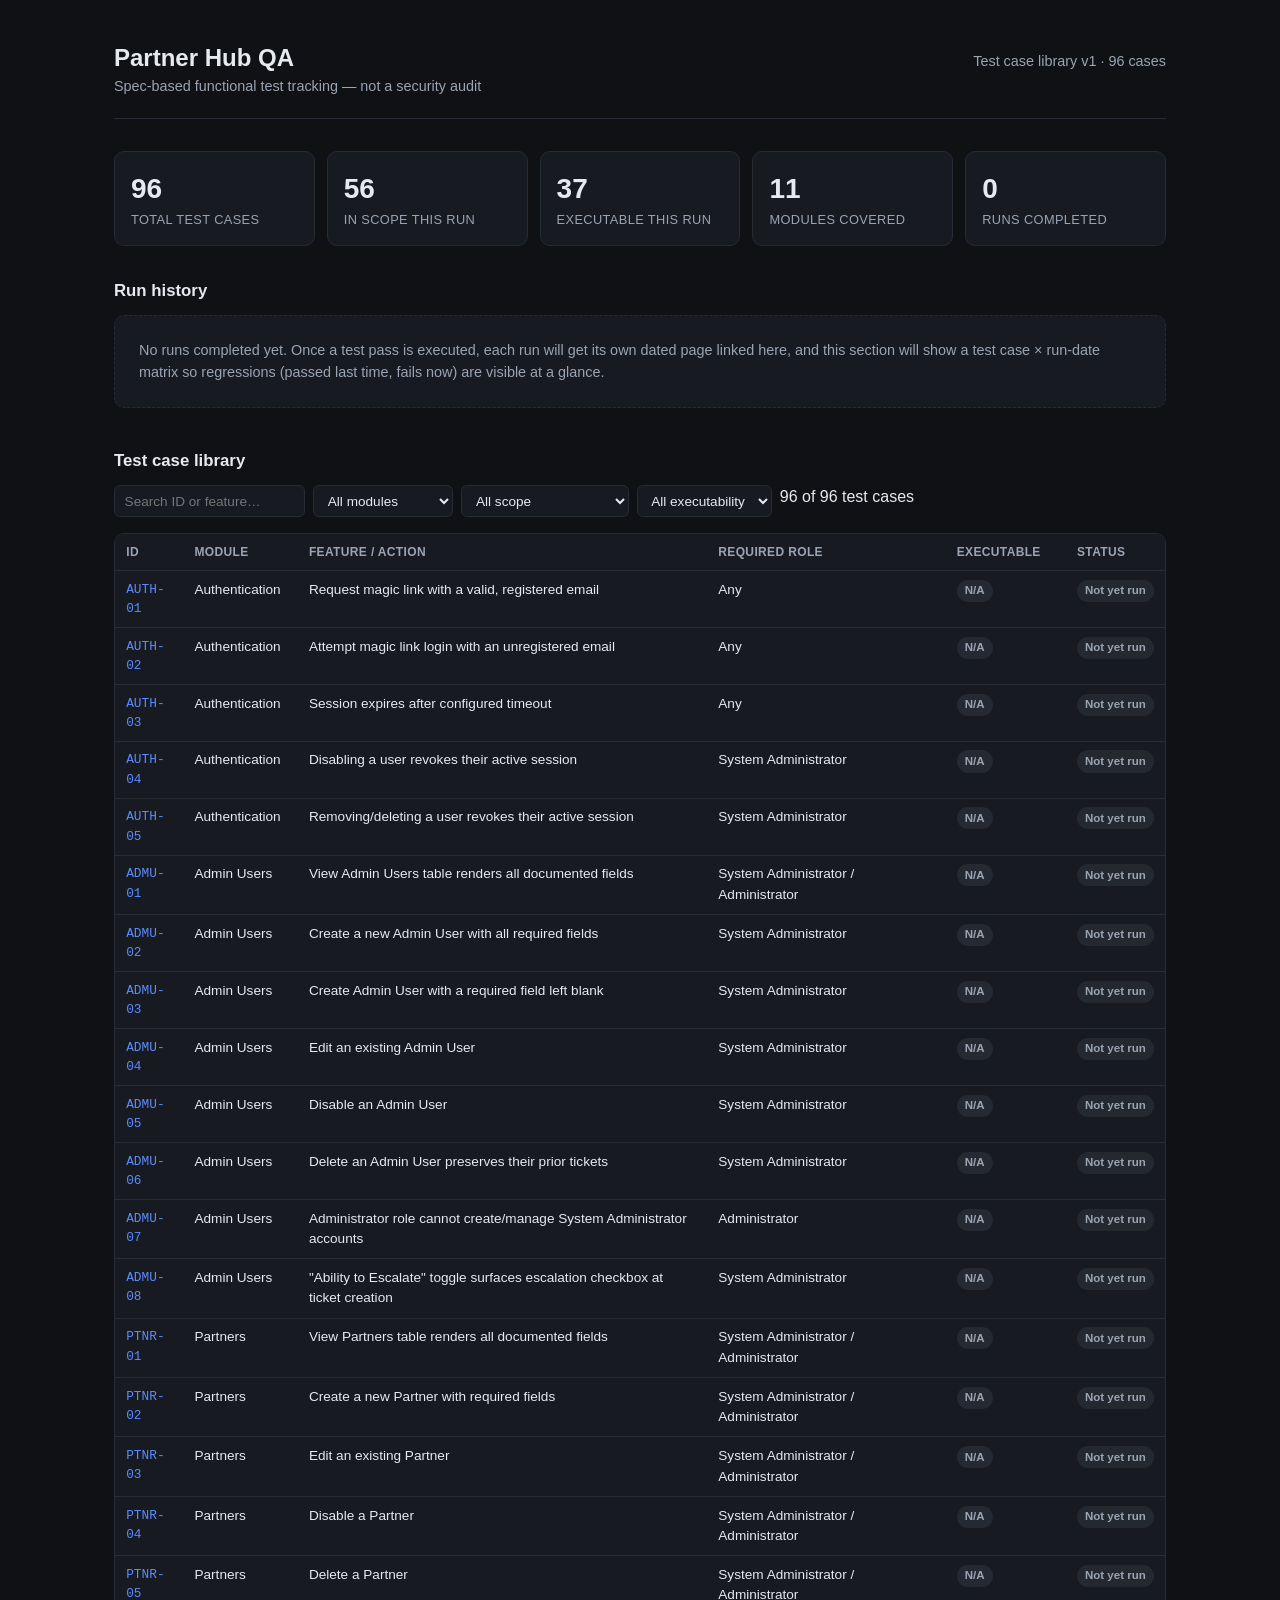
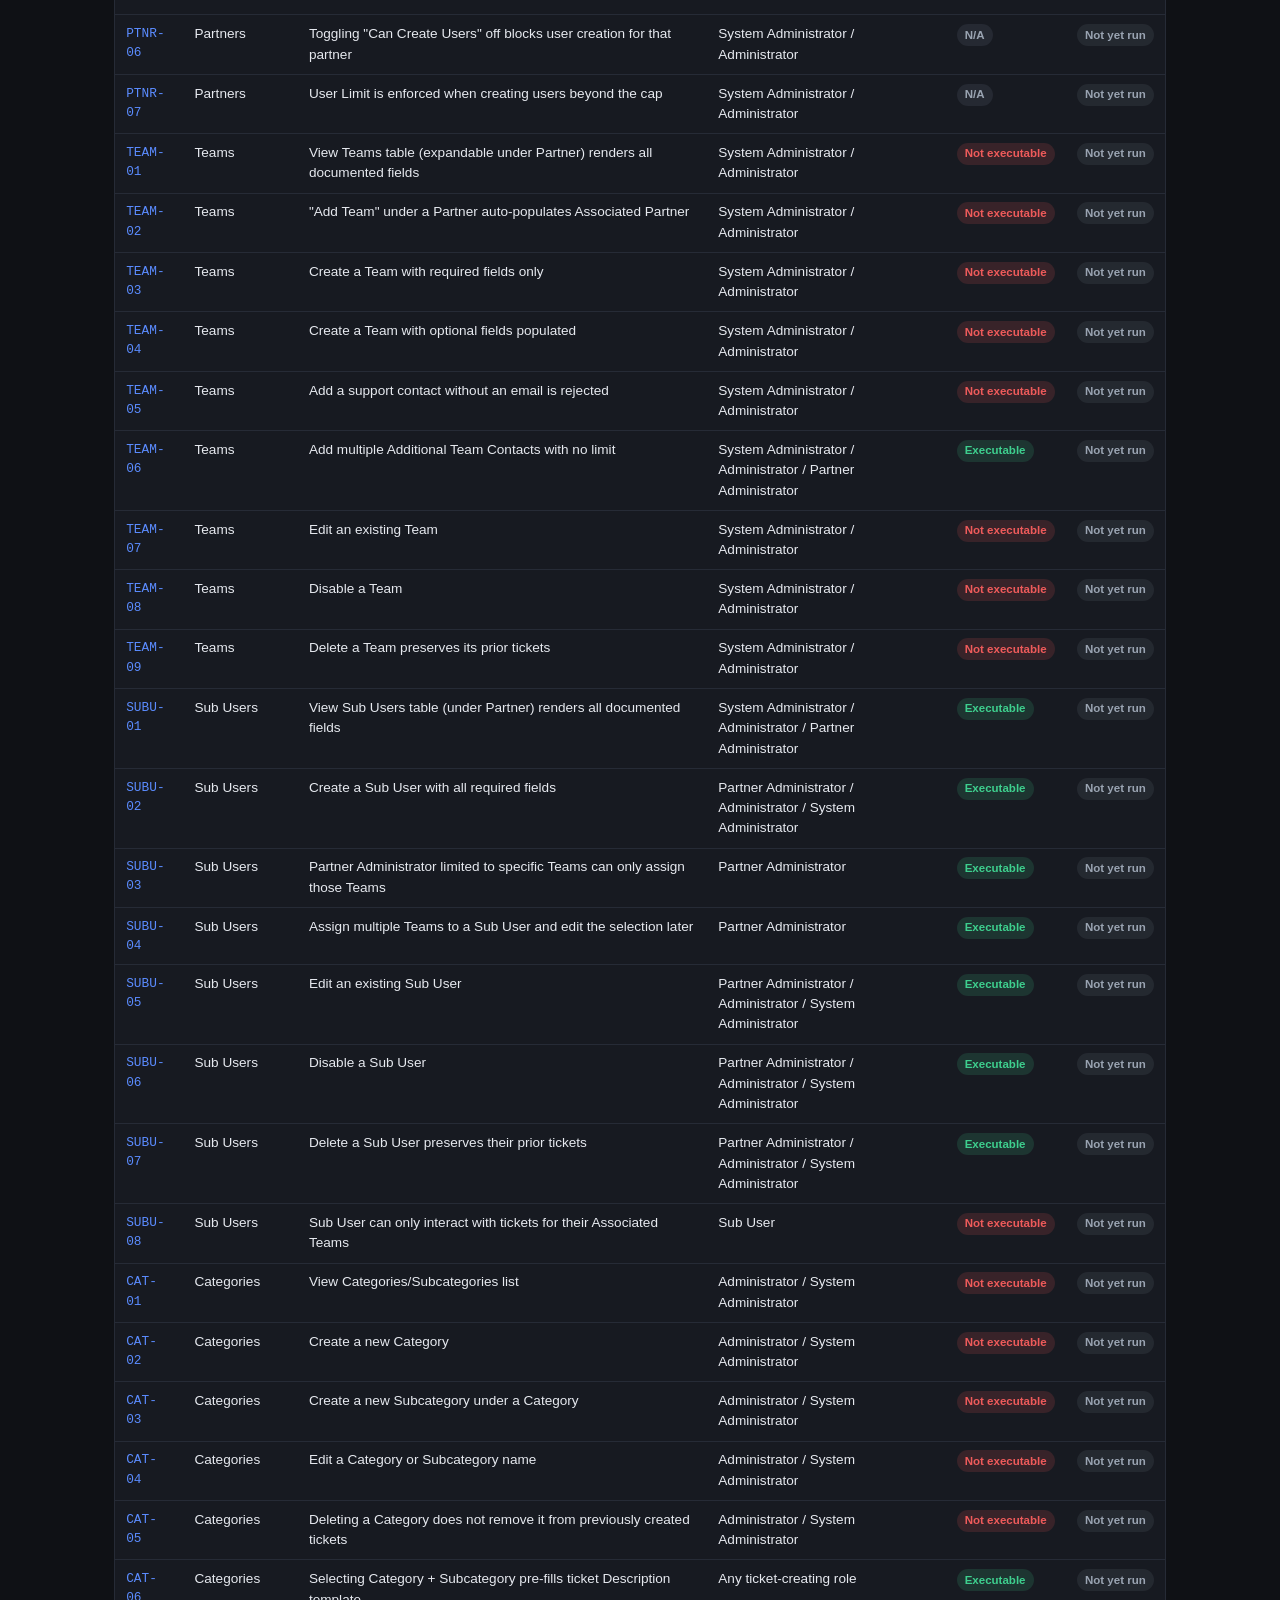
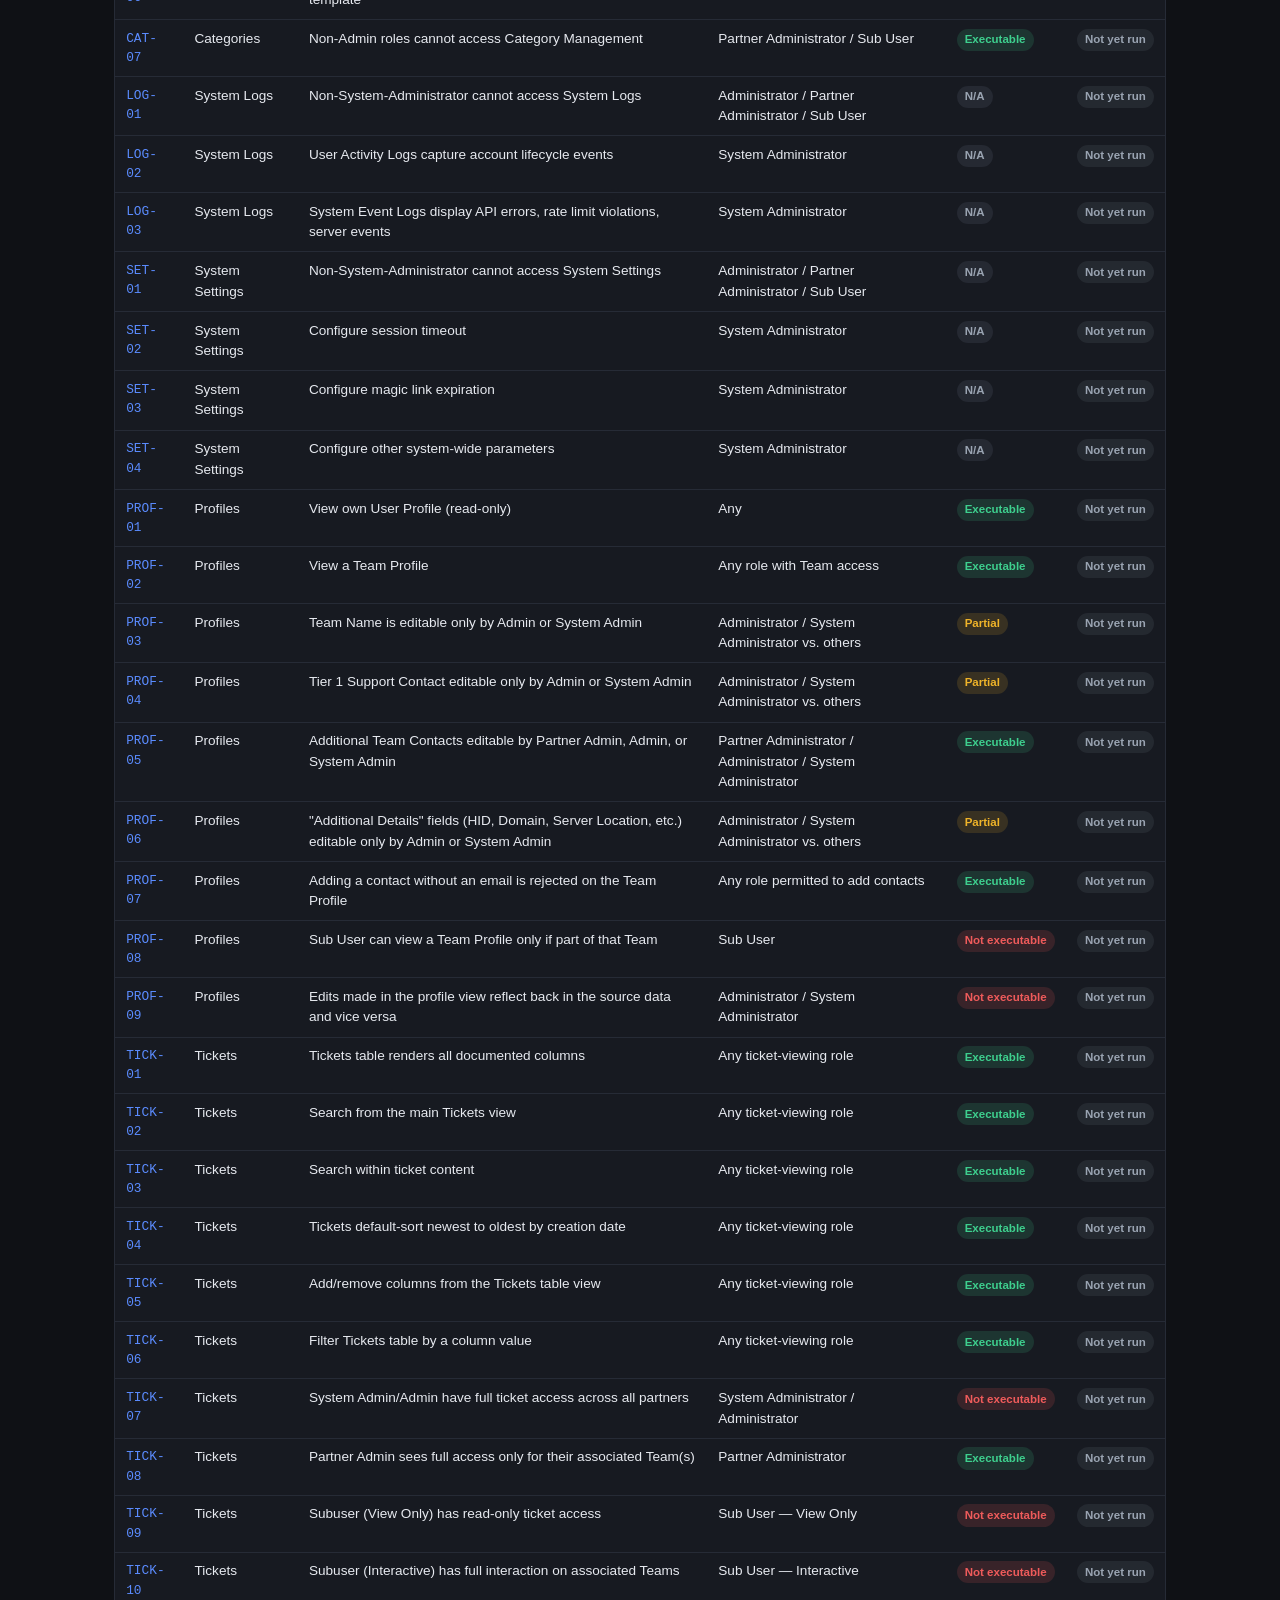
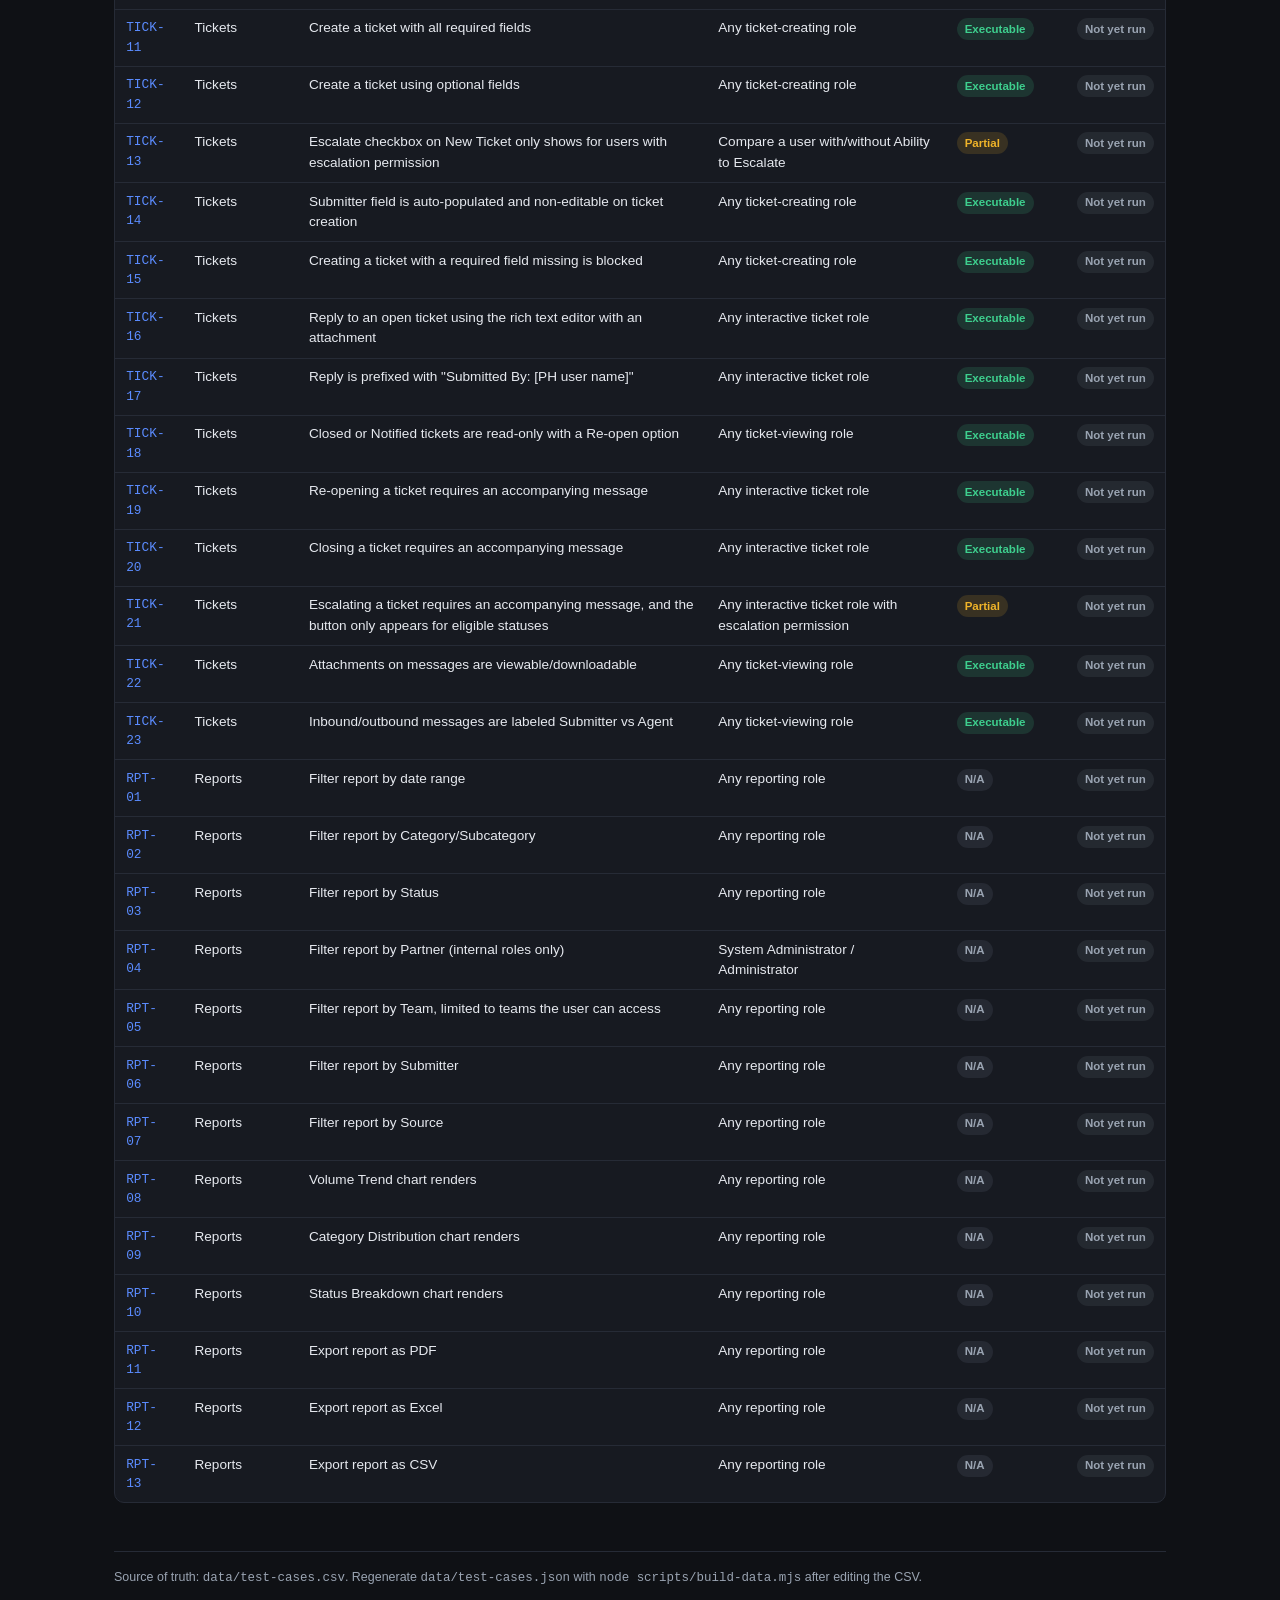
==== index.html @ c0964786 "Scaffold Partner Hub QA dashboard site Test case library (96 cases, 11 modules) imported from spec-b" ====
<!doctype html>
<html lang="en">
<head>
  <meta charset="utf-8" />
  <meta name="viewport" content="width=device-width, initial-scale=1" />
  <title>Partner Hub QA</title>
  <link rel="stylesheet" href="assets/style.css" />
</head>
<body>
  <div class="page">
    <header class="site-header">
      <div>
        <h1>Partner Hub QA</h1>
        <div class="subtitle">Spec-based functional test tracking — not a security audit</div>
      </div>
      <div class="subtitle">Test case library v1 · 96 cases</div>
    </header>

    <div class="stat-grid" id="stat-grid"></div>

    <section>
      <h2>Run history</h2>
      <div class="empty-state">
        No runs completed yet. Once a test pass is executed, each run will get its own dated page
        linked here, and this section will show a test case × run-date matrix so regressions
        (passed last time, fails now) are visible at a glance.
      </div>
    </section>

    <section>
      <h2>Test case library</h2>
      <div class="filters">
        <input id="filter-search" type="search" placeholder="Search ID or feature…" />
        <select id="filter-module">
          <option value="">All modules</option>
        </select>
        <select id="filter-scope">
          <option value="">All scope</option>
          <option value="Yes">In scope this run</option>
          <option value="No">Out of scope this run</option>
        </select>
        <select id="filter-exec">
          <option value="">All executability</option>
          <option value="Yes">Executable</option>
          <option value="Partial">Partial</option>
          <option value="No">Not executable</option>
          <option value="N/A">N/A</option>
        </select>
        <span id="case-count" class="subtitle"></span>
      </div>
      <table class="scroll-wrap">
        <thead>
          <tr>
            <th>ID</th>
            <th>Module</th>
            <th>Feature / Action</th>
            <th>Required Role</th>
            <th>Executable</th>
            <th>Status</th>
          </tr>
        </thead>
        <tbody id="case-body"></tbody>
      </table>
    </section>

    <footer>
      Source of truth: <code>data/test-cases.csv</code>. Regenerate <code>data/test-cases.json</code>
      with <code>node scripts/build-data.mjs</code> after editing the CSV.
    </footer>
  </div>
  <script src="assets/app.js"></script>
</body>
</html>
---- assets/style.css ----
:root {
  --bg: #0f1115;
  --panel: #171a21;
  --panel-border: #262b36;
  --text: #e6e9ef;
  --text-dim: #9aa4b2;
  --accent: #5b8cff;
  --pass: #3ecf8e;
  --fail: #ef5b5b;
  --partial: #f0b429;
  --pending: #5c6470;
  --na: #3a3f4b;
  --font: -apple-system, BlinkMacSystemFont, "Segoe UI", Roboto, Helvetica, Arial, sans-serif;
}

* { box-sizing: border-box; }

body {
  margin: 0;
  background: var(--bg);
  color: var(--text);
  font-family: var(--font);
  line-height: 1.5;
}

.page {
  max-width: 1100px;
  margin: 0 auto;
  padding: 2.5rem 1.5rem 4rem;
}

header.site-header {
  display: flex;
  align-items: baseline;
  justify-content: space-between;
  flex-wrap: wrap;
  gap: 0.75rem;
  margin-bottom: 2rem;
  border-bottom: 1px solid var(--panel-border);
  padding-bottom: 1.25rem;
}

header.site-header h1 {
  font-size: 1.5rem;
  margin: 0;
}

header.site-header .subtitle {
  color: var(--text-dim);
  font-size: 0.9rem;
}

nav.crumbs {
  font-size: 0.85rem;
  color: var(--text-dim);
  margin-bottom: 1.5rem;
}
nav.crumbs a { color: var(--accent); text-decoration: none; }
nav.crumbs a:hover { text-decoration: underline; }

.stat-grid {
  display: grid;
  grid-template-columns: repeat(auto-fit, minmax(140px, 1fr));
  gap: 0.75rem;
  margin-bottom: 2rem;
}

.stat-card {
  background: var(--panel);
  border: 1px solid var(--panel-border);
  border-radius: 10px;
  padding: 1rem;
}

.stat-card .value {
  font-size: 1.75rem;
  font-weight: 600;
}

.stat-card .label {
  color: var(--text-dim);
  font-size: 0.8rem;
  text-transform: uppercase;
  letter-spacing: 0.03em;
}

section {
  margin-bottom: 2.5rem;
}

section h2 {
  font-size: 1.05rem;
  margin: 0 0 0.75rem;
  color: var(--text);
}

.empty-state {
  background: var(--panel);
  border: 1px dashed var(--panel-border);
  border-radius: 10px;
  padding: 1.5rem;
  color: var(--text-dim);
  font-size: 0.9rem;
}

.filters {
  display: flex;
  flex-wrap: wrap;
  gap: 0.5rem;
  margin-bottom: 1rem;
}

.filters select, .filters input {
  background: var(--panel);
  border: 1px solid var(--panel-border);
  color: var(--text);
  border-radius: 6px;
  padding: 0.4rem 0.6rem;
  font-size: 0.85rem;
}

table {
  width: 100%;
  border-collapse: collapse;
  font-size: 0.85rem;
  background: var(--panel);
  border: 1px solid var(--panel-border);
  border-radius: 10px;
  overflow: hidden;
}

table.scroll-wrap { display: block; overflow-x: auto; }

th, td {
  text-align: left;
  padding: 0.55rem 0.7rem;
  border-bottom: 1px solid var(--panel-border);
  vertical-align: top;
}

th {
  color: var(--text-dim);
  font-weight: 600;
  font-size: 0.75rem;
  text-transform: uppercase;
  letter-spacing: 0.03em;
  position: sticky;
  top: 0;
  background: var(--panel);
}

tr:last-child td { border-bottom: none; }

.badge {
  display: inline-block;
  padding: 0.15rem 0.5rem;
  border-radius: 999px;
  font-size: 0.72rem;
  font-weight: 600;
  white-space: nowrap;
}

.badge.pass { background: rgba(62,207,142,0.15); color: var(--pass); }
.badge.fail { background: rgba(239,91,91,0.15); color: var(--fail); }
.badge.partial { background: rgba(240,180,41,0.15); color: var(--partial); }
.badge.pending { background: rgba(92,100,112,0.2); color: var(--text-dim); }
.badge.na { background: rgba(58,63,75,0.4); color: var(--text-dim); }

.id-cell { font-family: ui-monospace, SFMono-Regular, Menlo, monospace; font-size: 0.8rem; color: var(--accent); }

footer {
  color: var(--text-dim);
  font-size: 0.78rem;
  border-top: 1px solid var(--panel-border);
  padding-top: 1rem;
  margin-top: 3rem;
}

.evidence-card {
  background: var(--panel);
  border: 1px solid var(--panel-border);
  border-radius: 10px;
  padding: 1.25rem;
  margin-bottom: 1.25rem;
}

.evidence-card h3 {
  margin: 0 0 0.35rem;
  font-size: 1rem;
}

.evidence-card .meta {
  color: var(--text-dim);
  font-size: 0.8rem;
  margin-bottom: 0.75rem;
}

.evidence-card .field-label {
  font-size: 0.72rem;
  text-transform: uppercase;
  letter-spacing: 0.03em;
  color: var(--text-dim);
  margin-top: 0.6rem;
}

.evidence-card .media {
  margin-top: 0.75rem;
  display: flex;
  gap: 0.75rem;
  flex-wrap: wrap;
}

.evidence-card .media img {
  max-width: 100%;
  border-radius: 8px;
  border: 1px solid var(--panel-border);
}
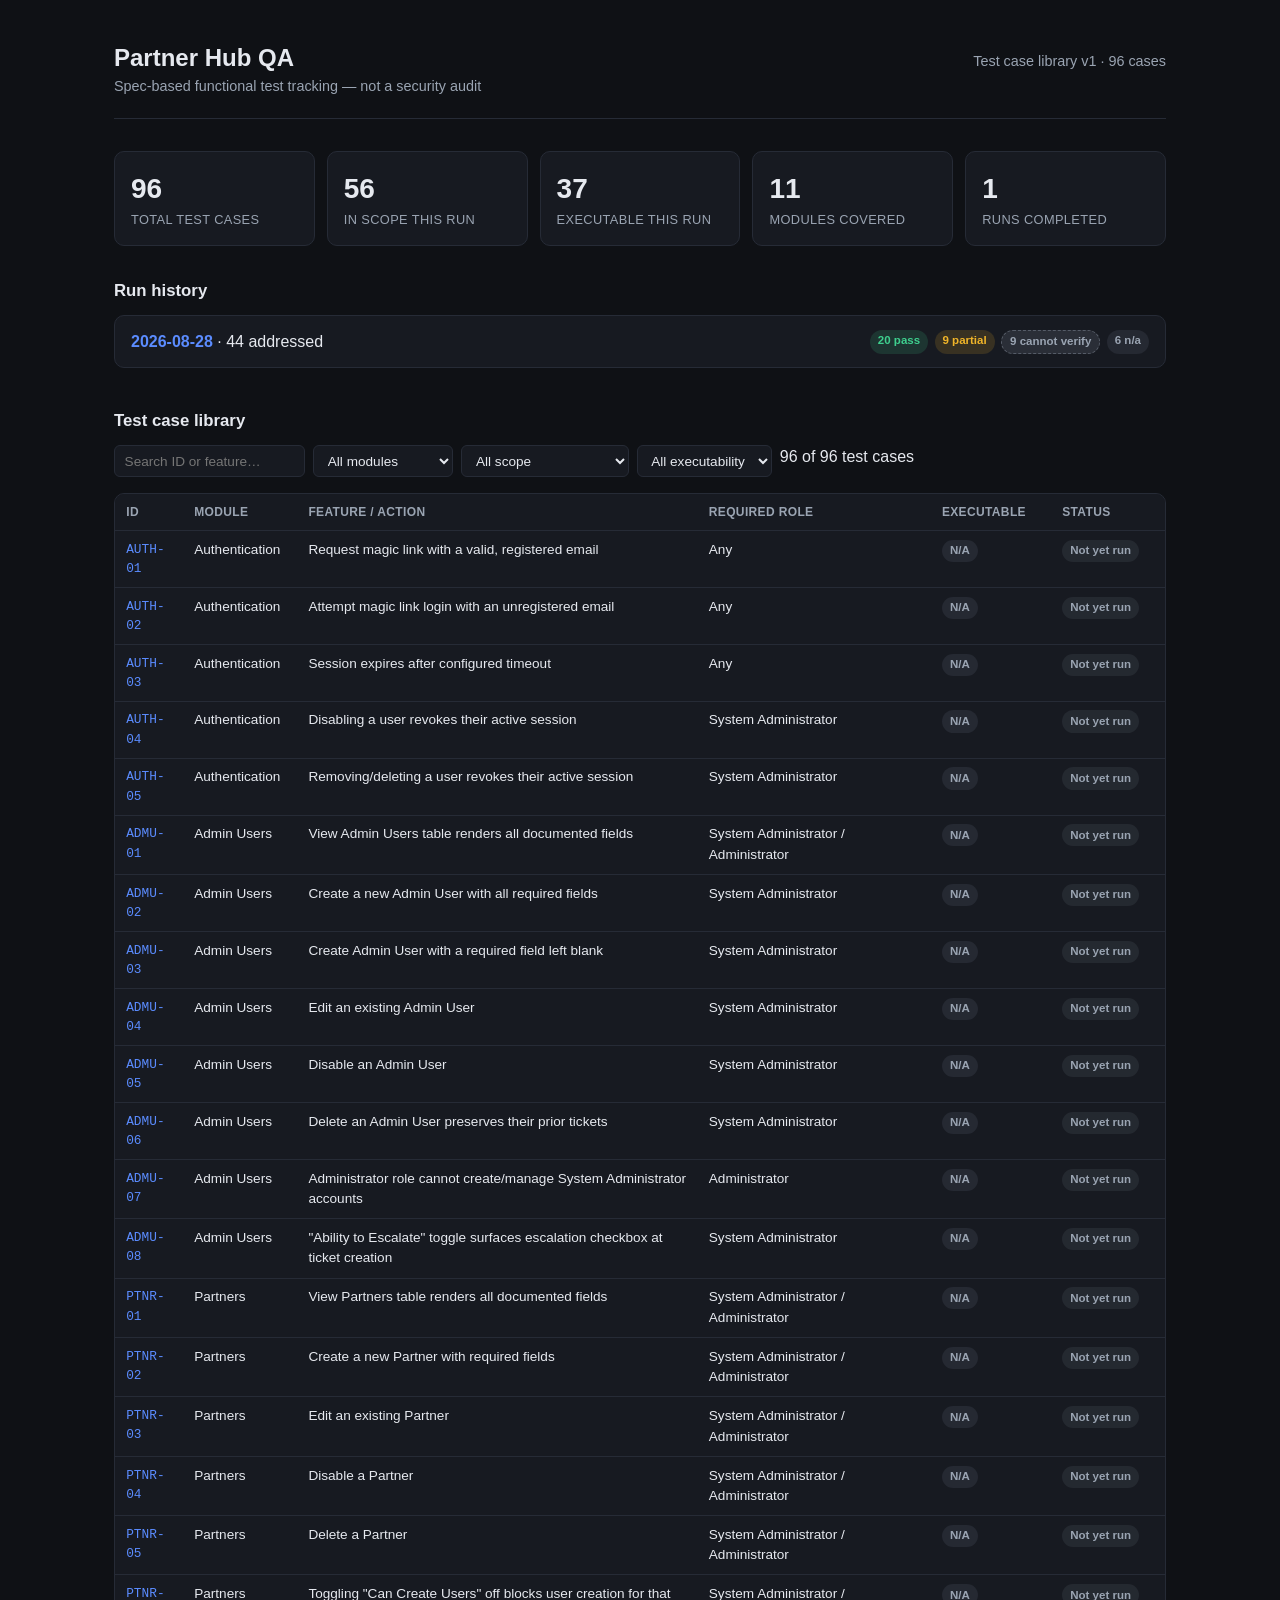
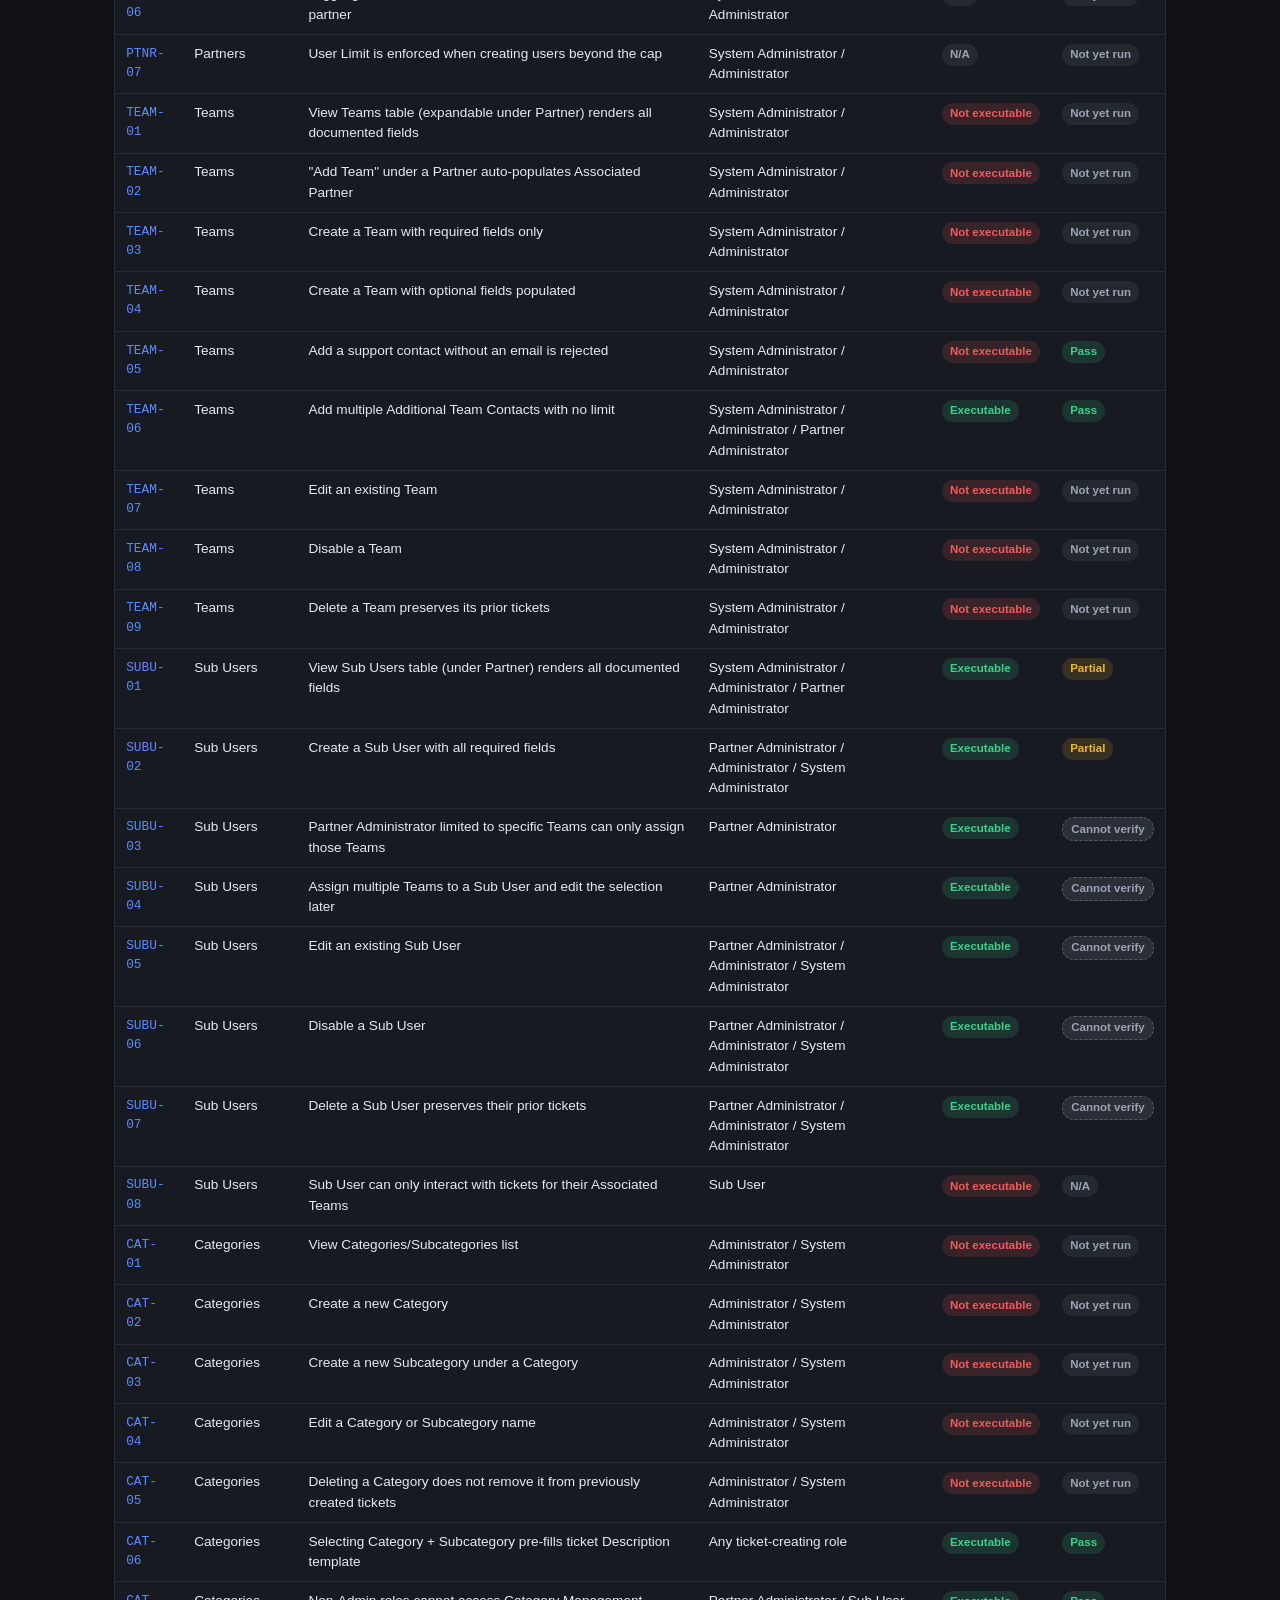
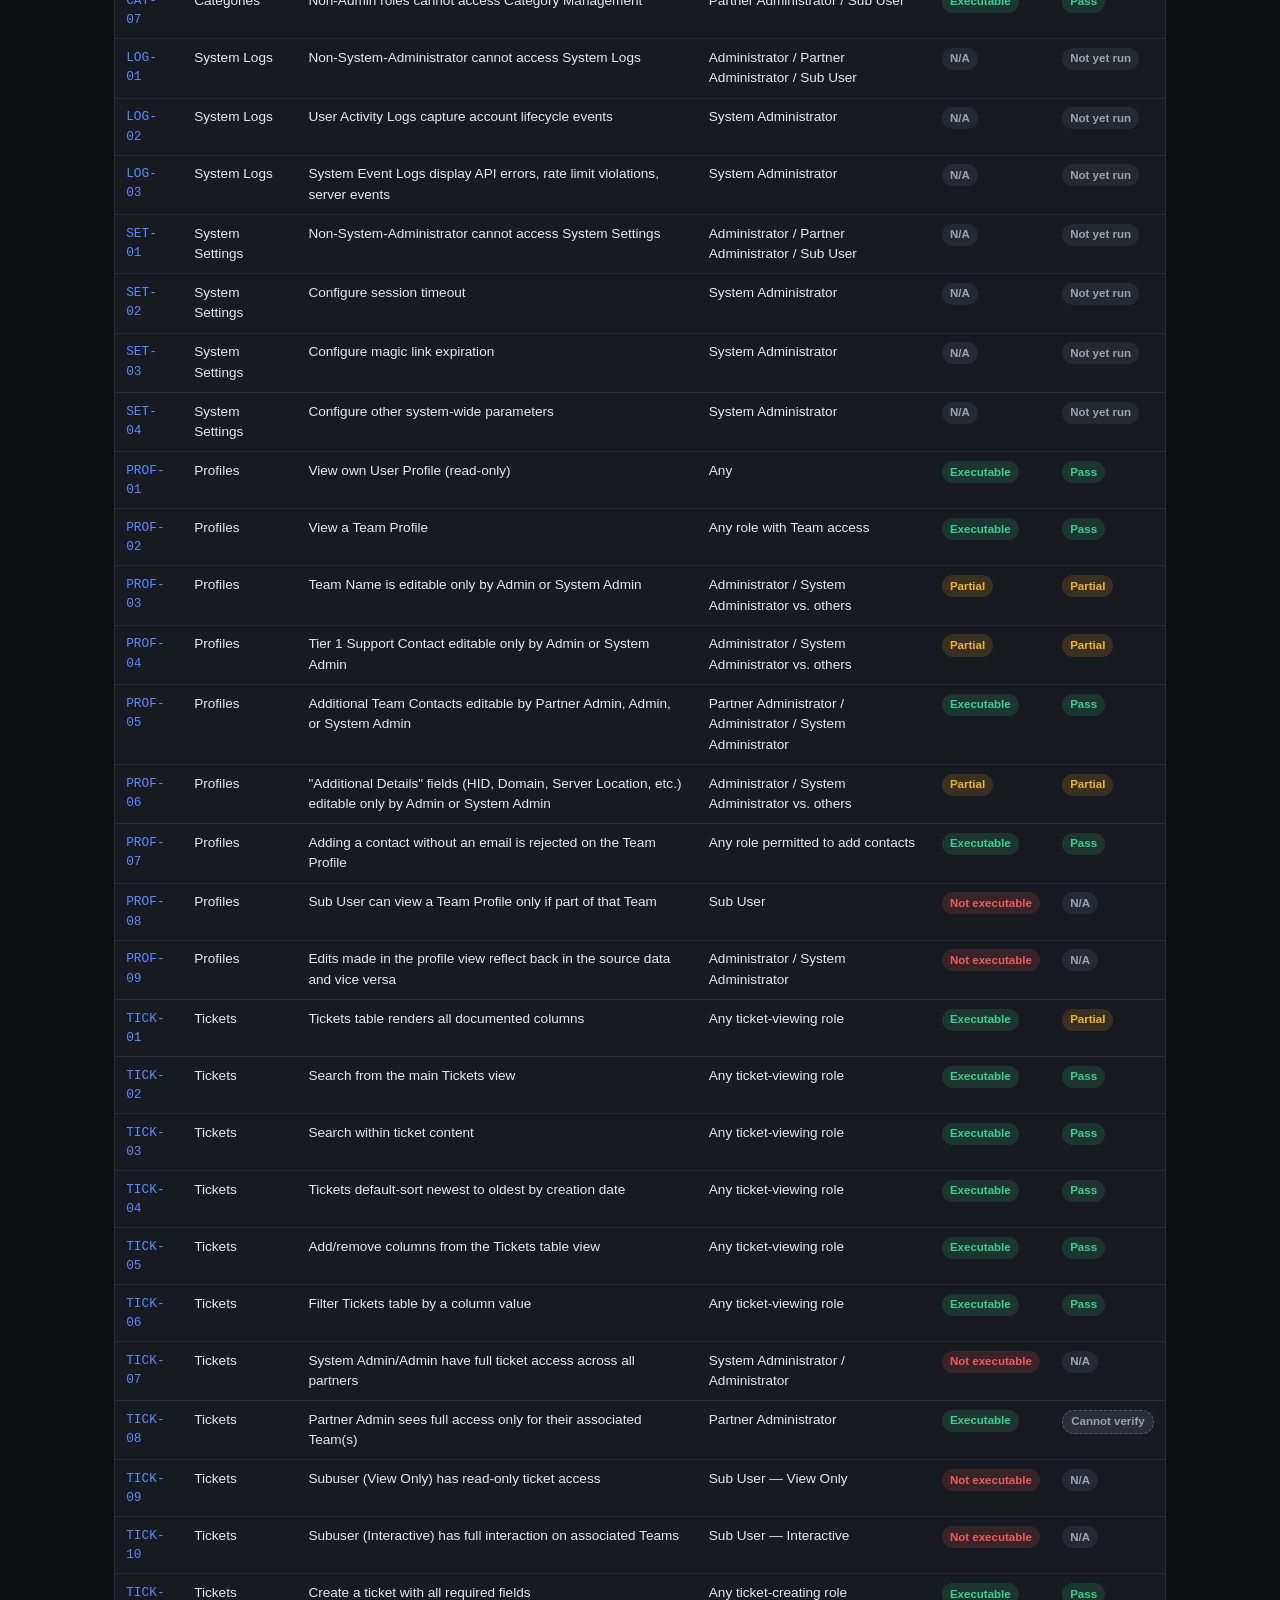
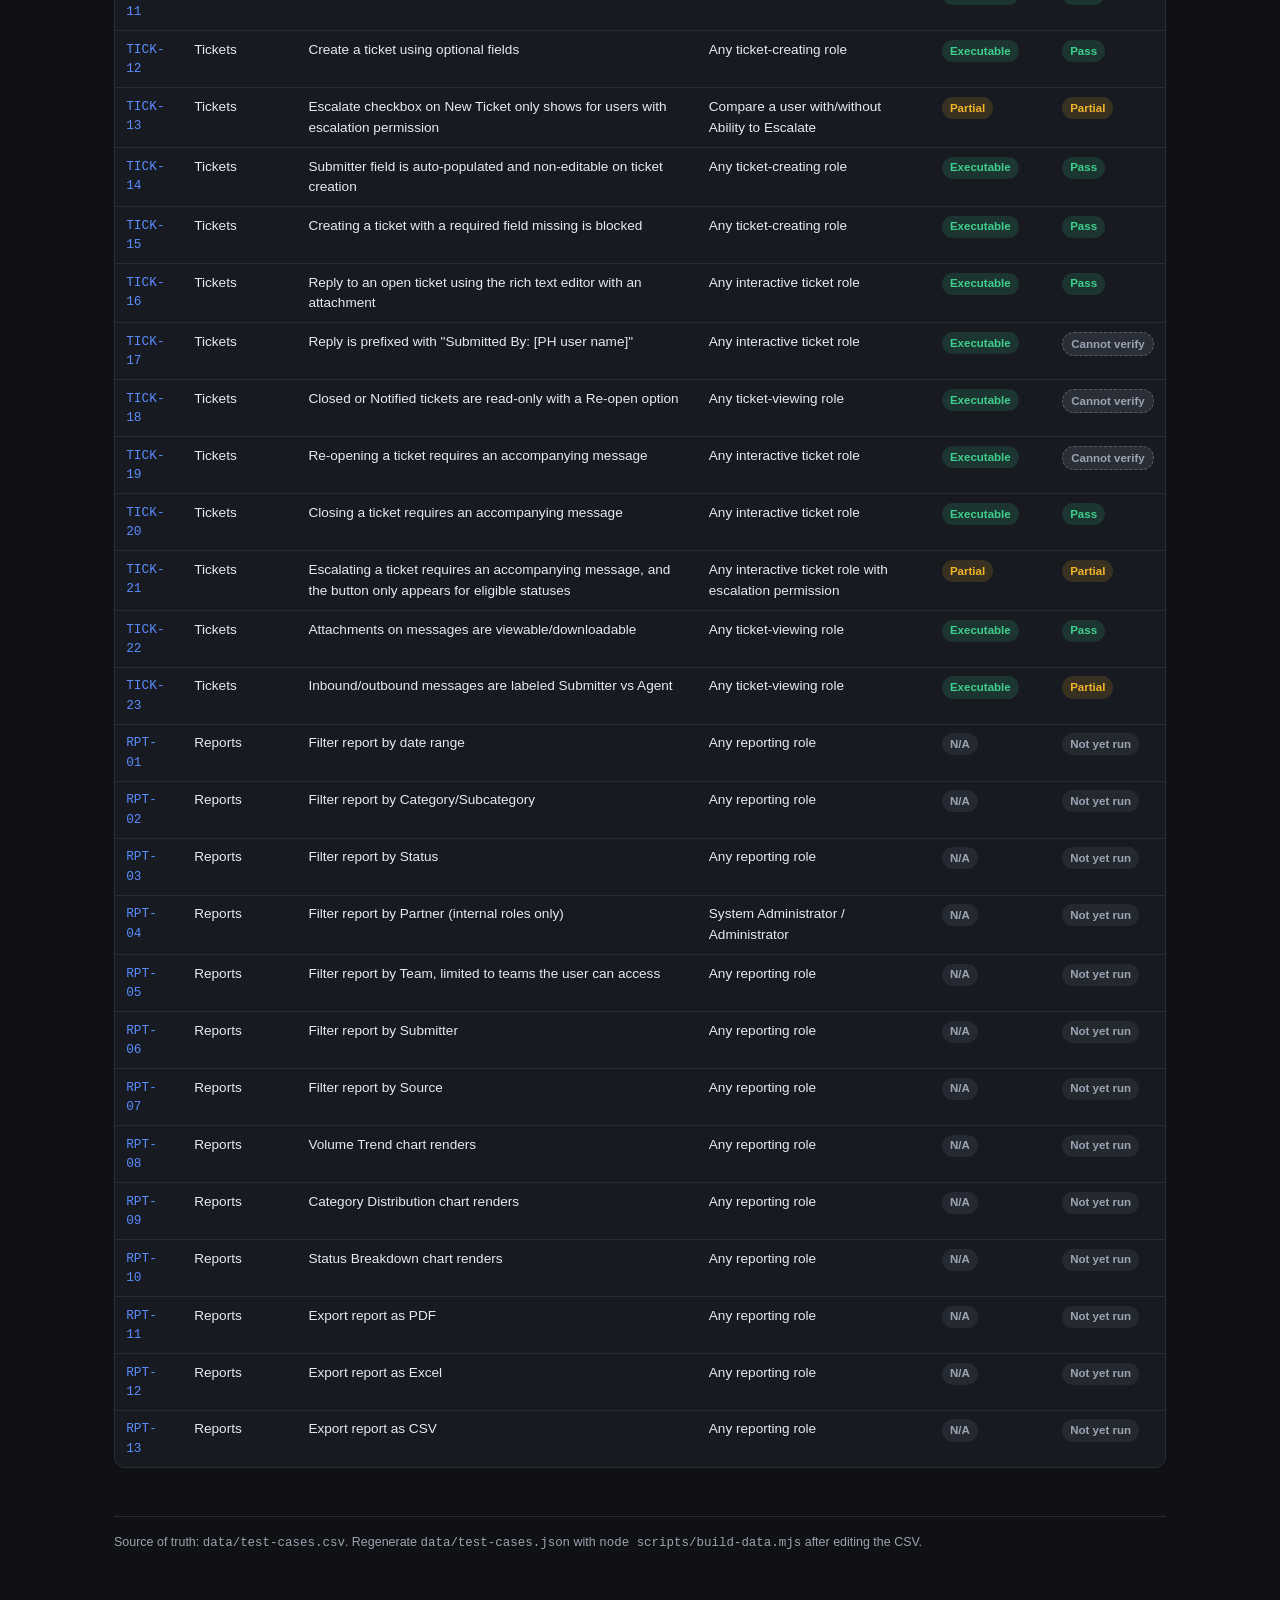
==== commit 032ec41e: "Add 2026-08-28 QA run: full Tickets re-test, evidence, and run history - Re-ran all Tickets test cas" ====
--- a/index.html
+++ b/index.html
@@ -20,11 +20,7 @@
 
     <section>
       <h2>Run history</h2>
-      <div class="empty-state">
-        No runs completed yet. Once a test pass is executed, each run will get its own dated page
-        linked here, and this section will show a test case × run-date matrix so regressions
-        (passed last time, fails now) are visible at a glance.
-      </div>
+      <div id="run-history"></div>
     </section>
 
     <section>
--- a/assets/style.css
+++ b/assets/style.css
@@ -10,6 +10,7 @@
   --partial: #f0b429;
   --pending: #5c6470;
   --na: #3a3f4b;
+  --cannot-verify: #9aa4b2;
   --font: -apple-system, BlinkMacSystemFont, "Segoe UI", Roboto, Helvetica, Arial, sans-serif;
 }
 
@@ -165,6 +166,7 @@
 .badge.partial { background: rgba(240,180,41,0.15); color: var(--partial); }
 .badge.pending { background: rgba(92,100,112,0.2); color: var(--text-dim); }
 .badge.na { background: rgba(58,63,75,0.4); color: var(--text-dim); }
+.badge.cannot-verify { background: rgba(154,164,178,0.15); color: var(--cannot-verify); border: 1px dashed rgba(154,164,178,0.4); }
 
 .id-cell { font-family: ui-monospace, SFMono-Regular, Menlo, monospace; font-size: 0.8rem; color: var(--accent); }
 
@@ -215,3 +217,43 @@
   border-radius: 8px;
   border: 1px solid var(--panel-border);
 }
+
+.evidence-card .no-evidence {
+  color: var(--text-dim);
+  font-size: 0.82rem;
+  font-style: italic;
+}
+
+.run-history-list {
+  list-style: none;
+  margin: 0;
+  padding: 0;
+  display: flex;
+  flex-direction: column;
+  gap: 0.5rem;
+}
+
+.run-history-list li {
+  background: var(--panel);
+  border: 1px solid var(--panel-border);
+  border-radius: 10px;
+  padding: 0.85rem 1rem;
+  display: flex;
+  align-items: center;
+  justify-content: space-between;
+  flex-wrap: wrap;
+  gap: 0.5rem;
+}
+
+.run-history-list a {
+  color: var(--accent);
+  text-decoration: none;
+  font-weight: 600;
+}
+.run-history-list a:hover { text-decoration: underline; }
+
+.run-history-list .run-counts {
+  display: flex;
+  gap: 0.4rem;
+  flex-wrap: wrap;
+}
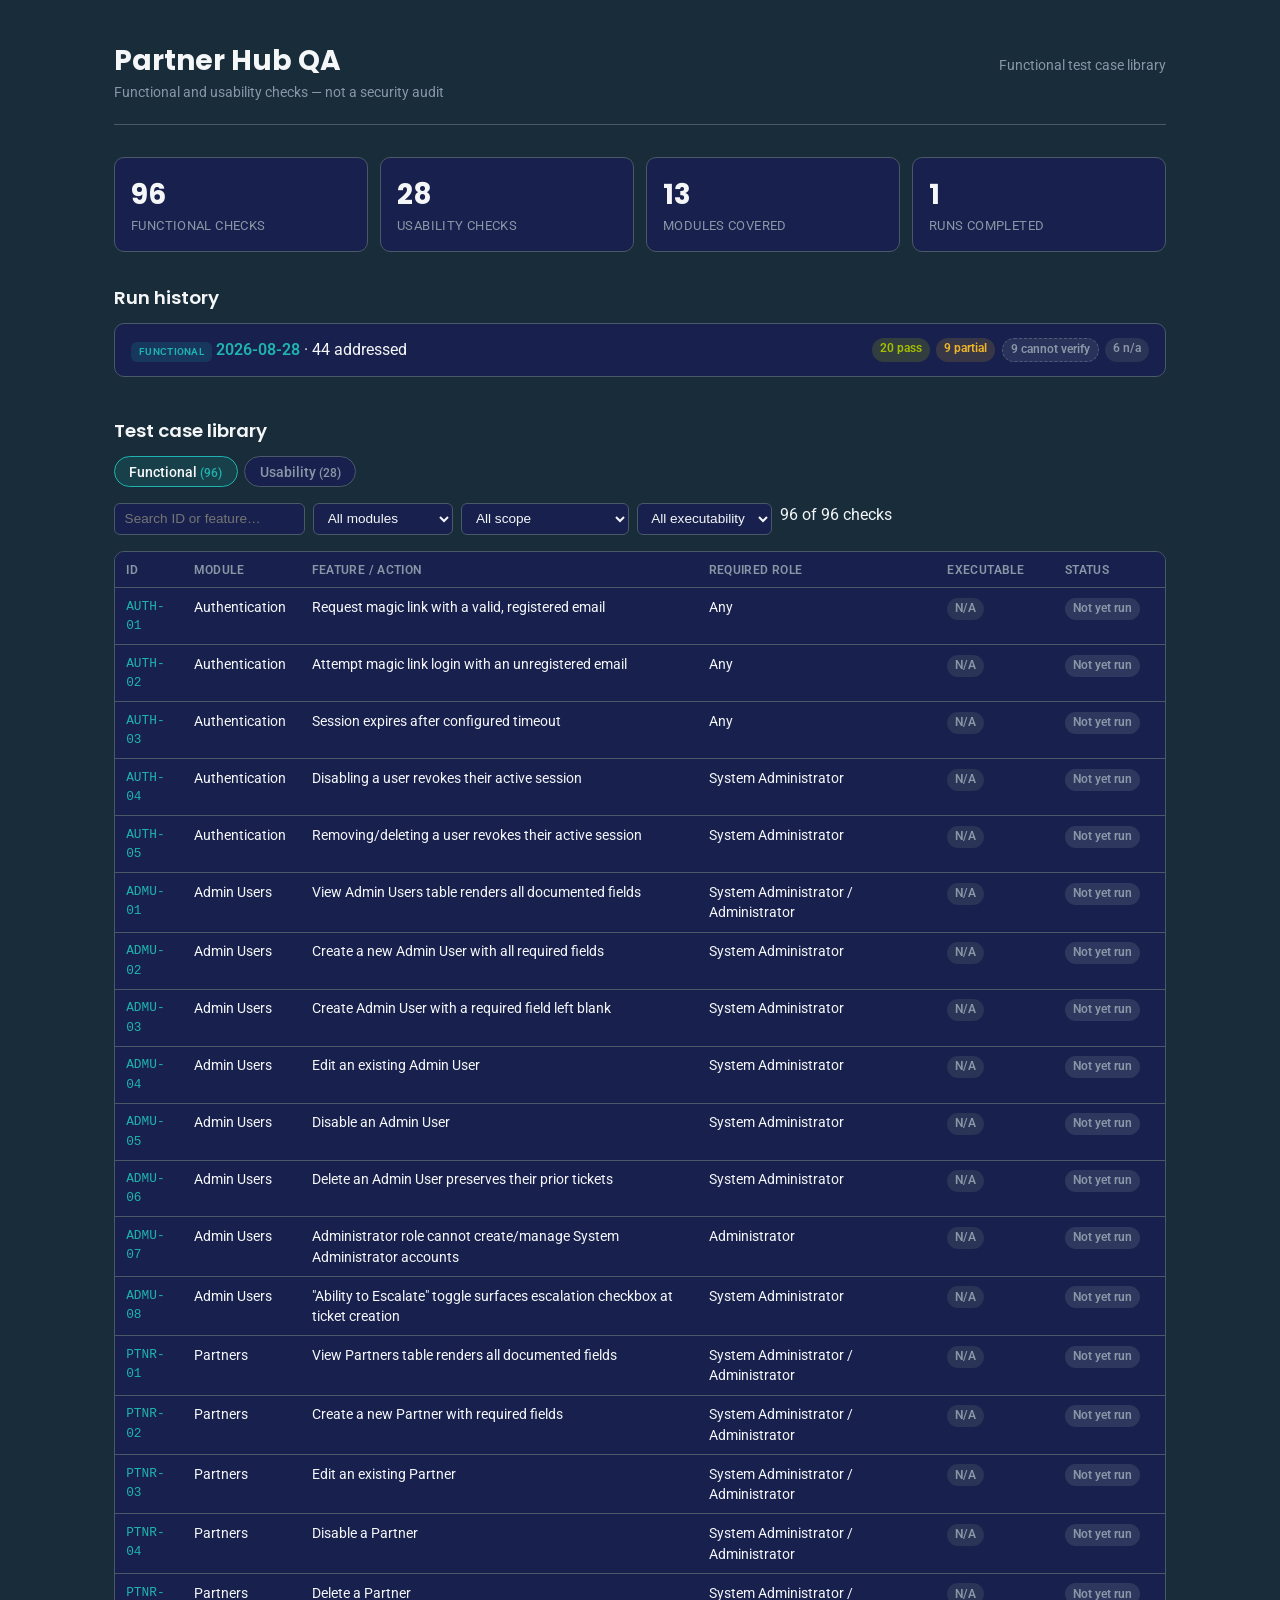
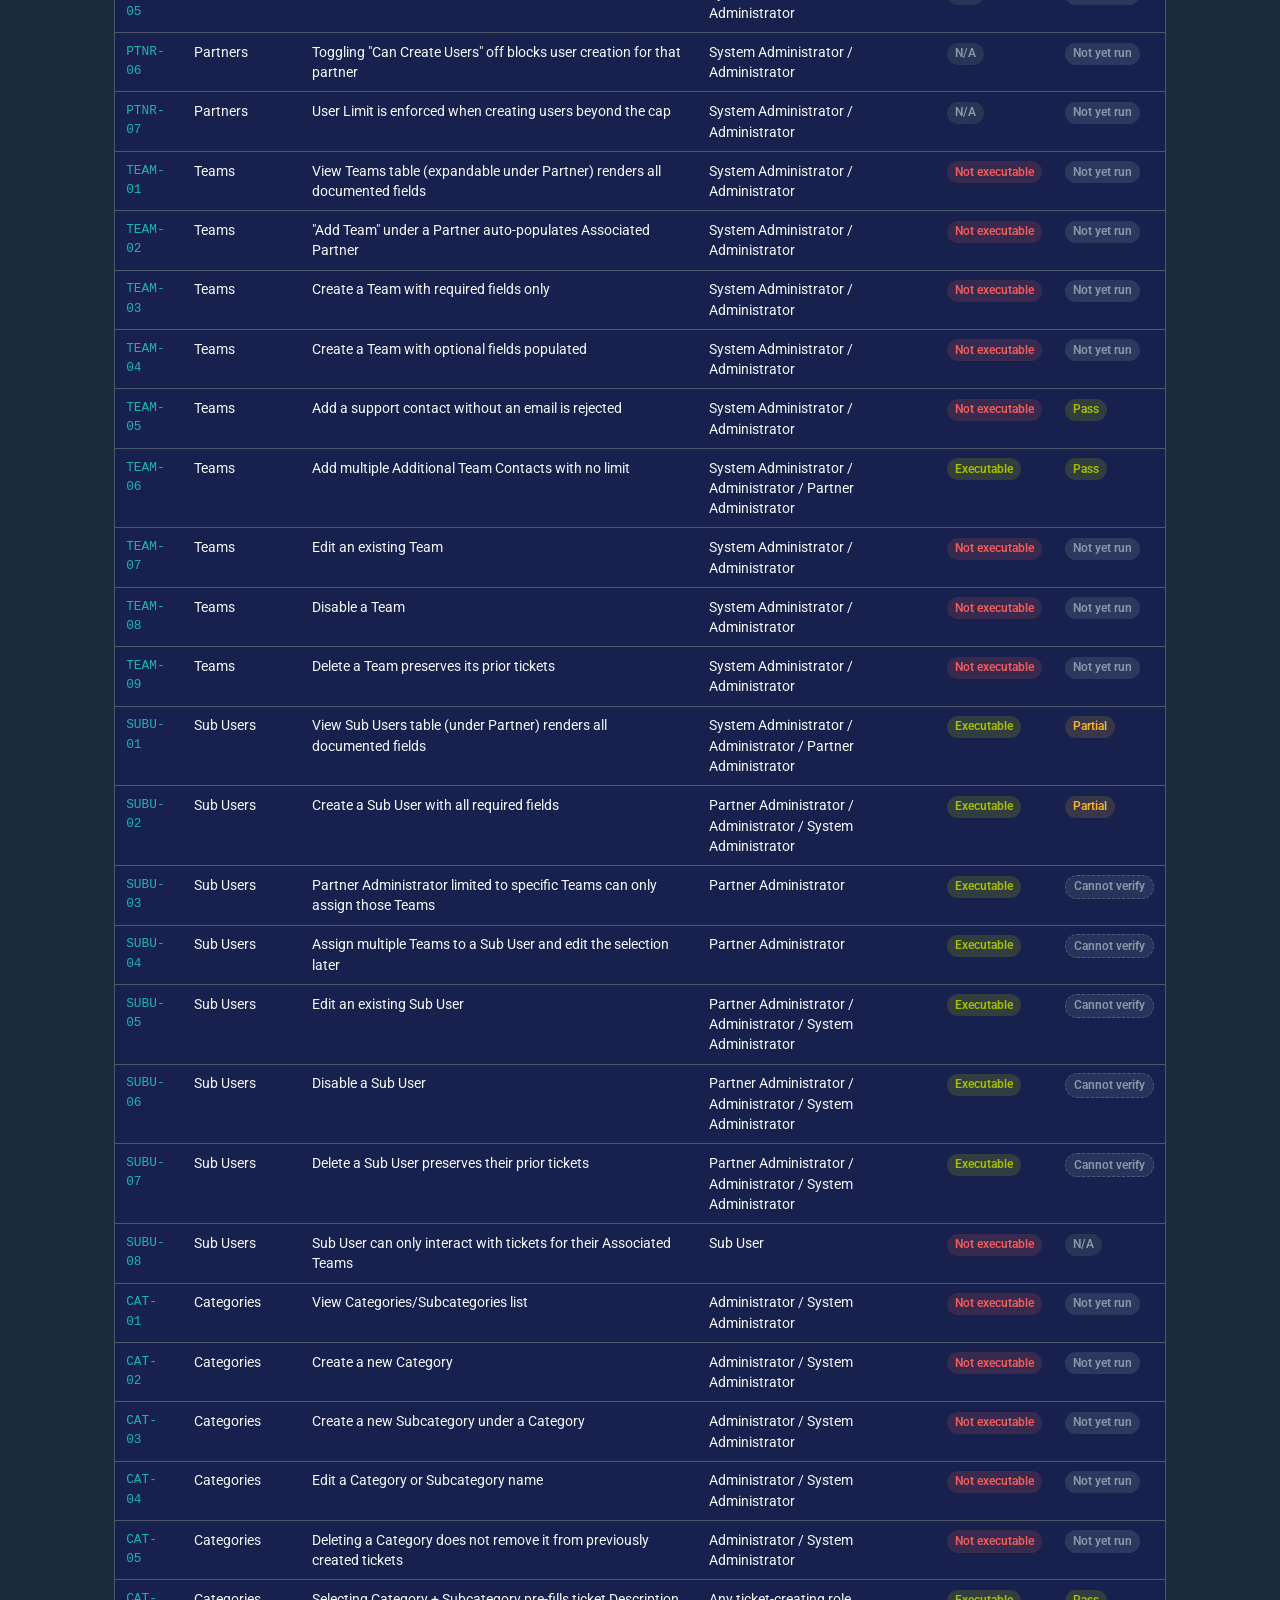
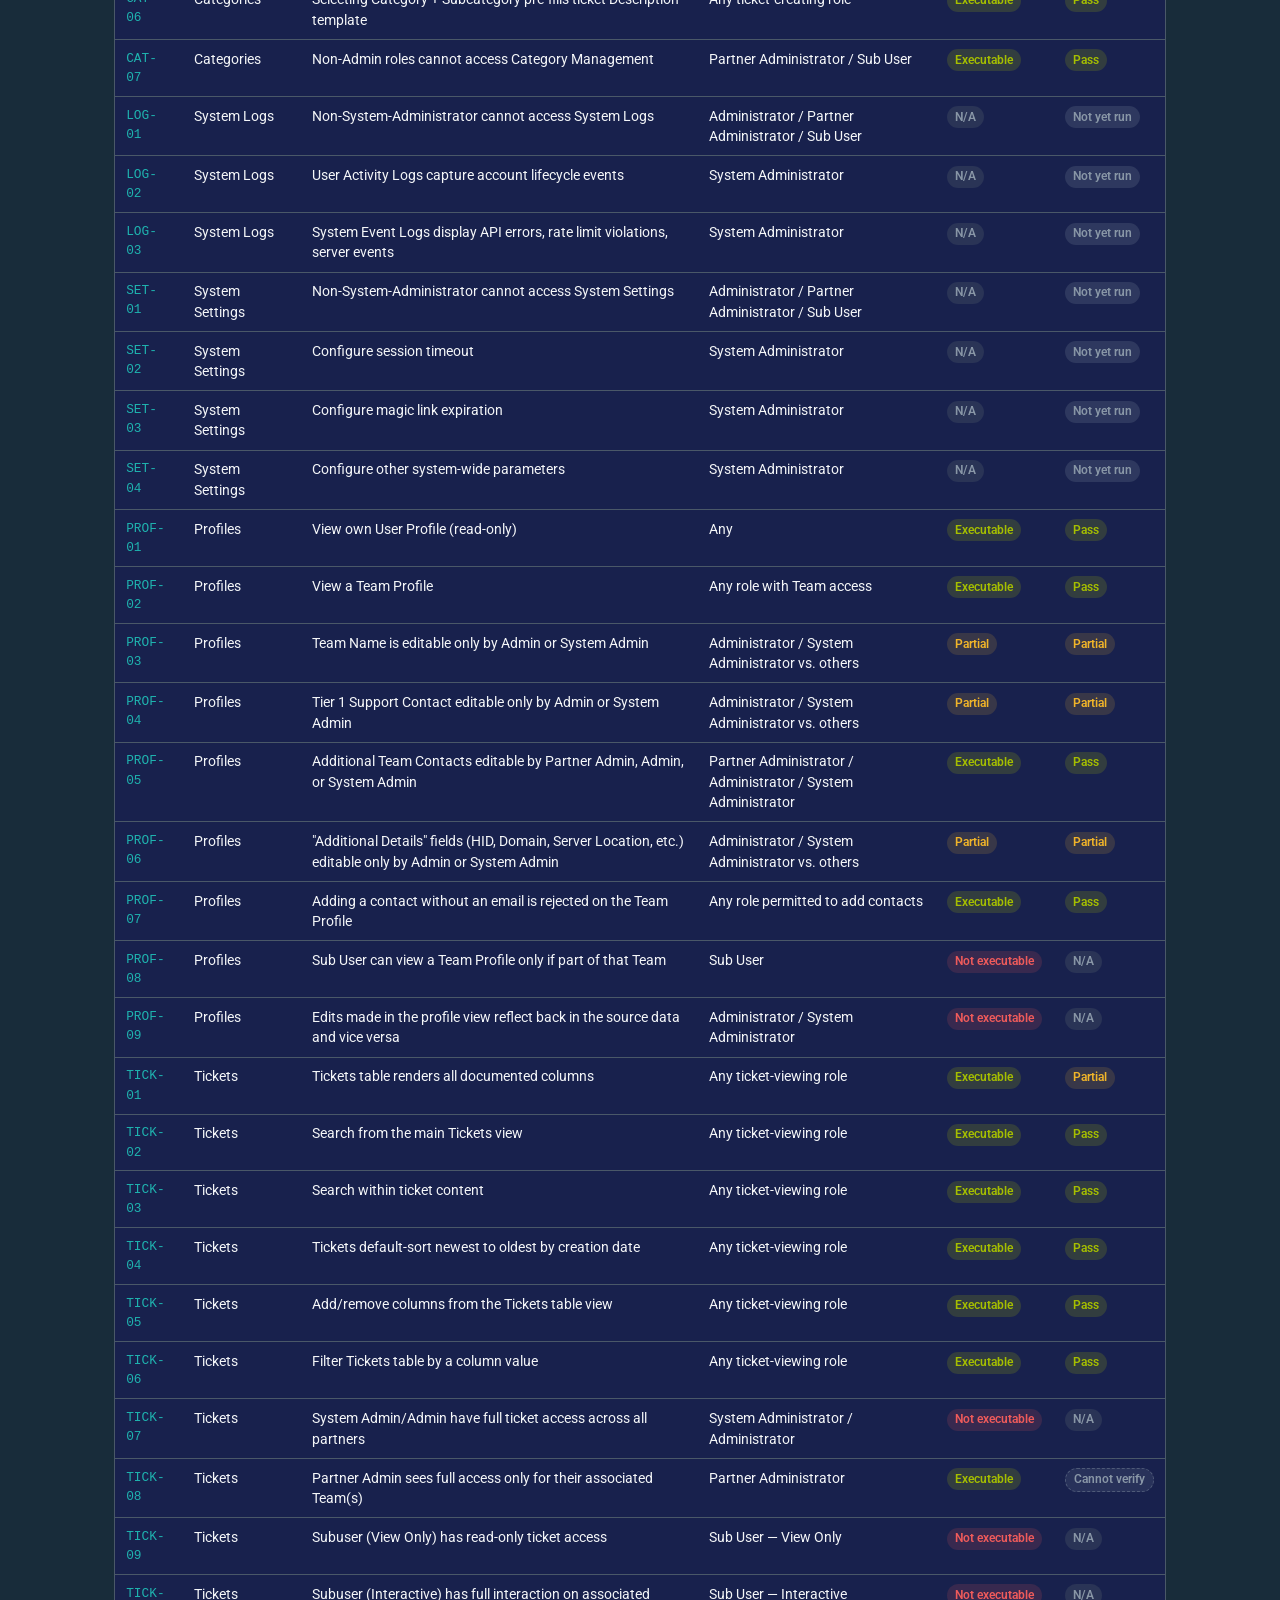
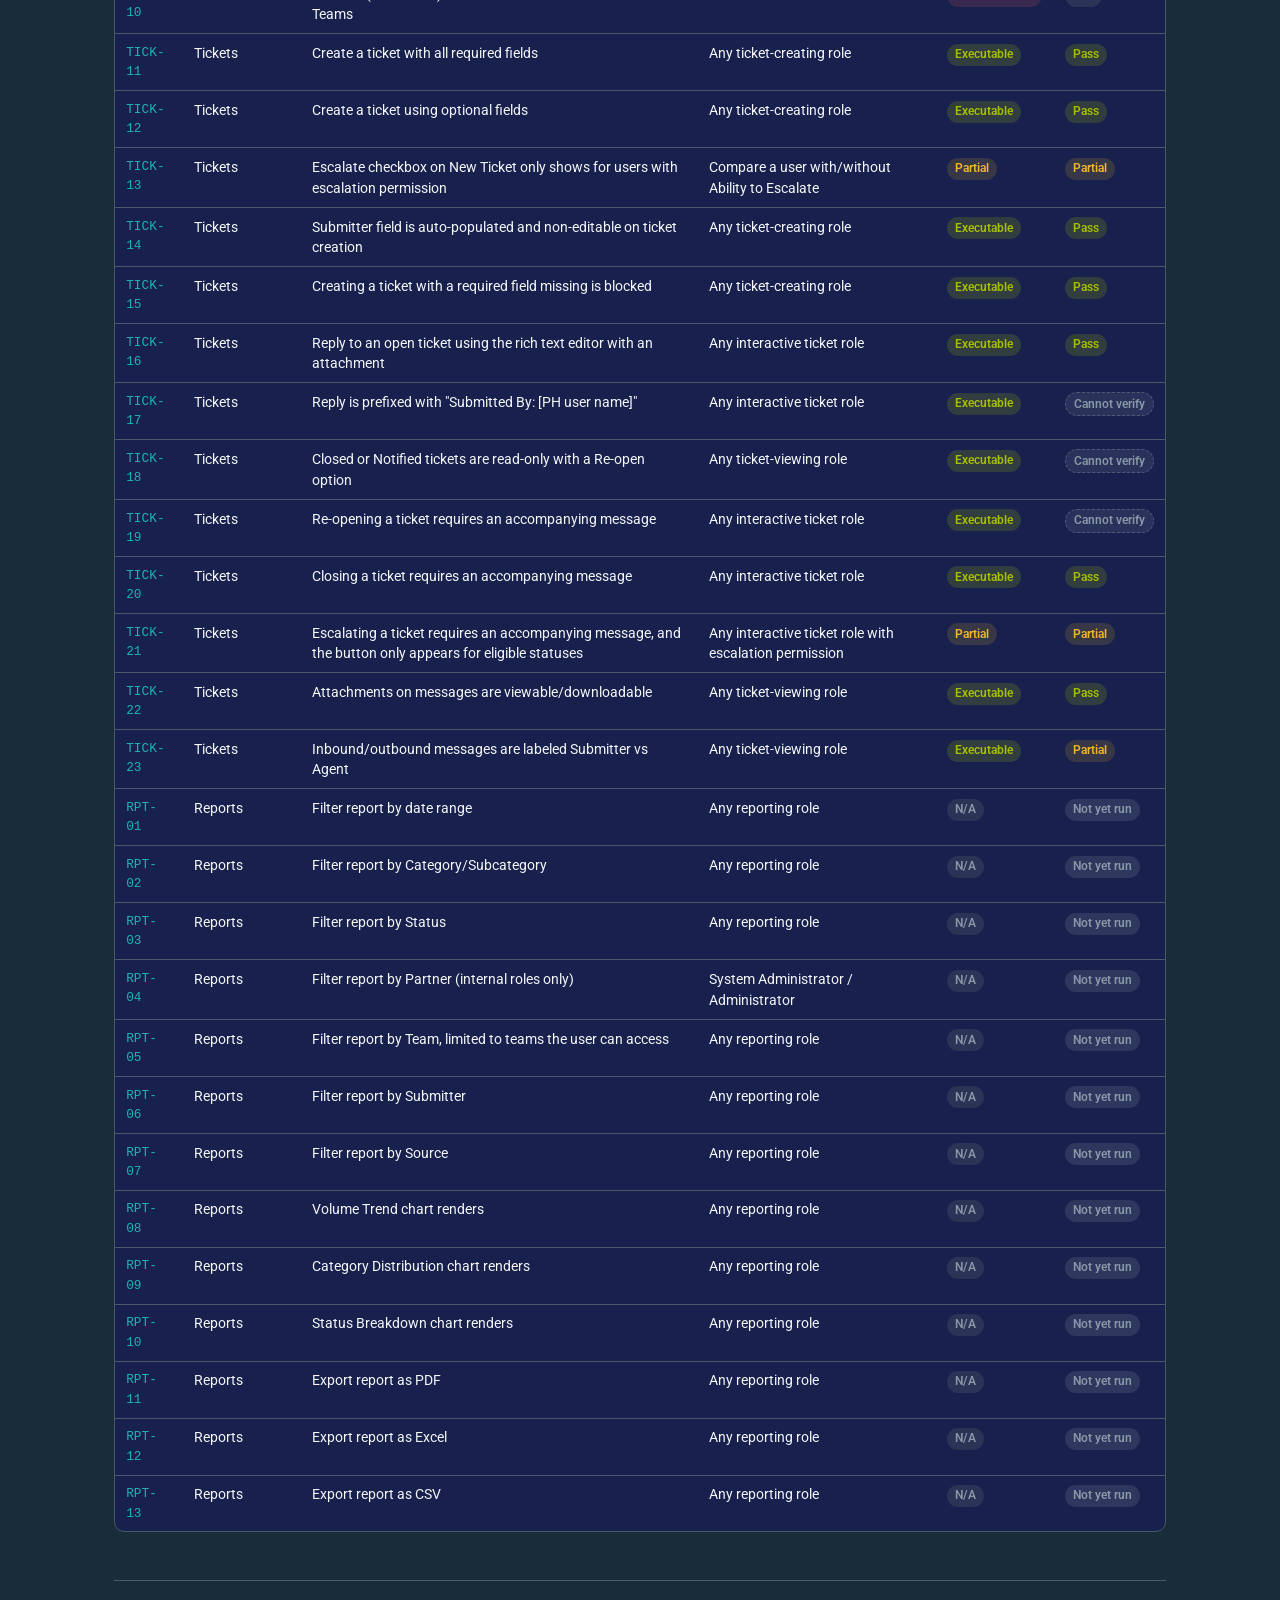
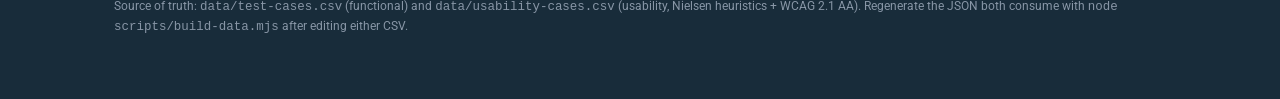
==== commit b26b3c59: "Add usability check library and reorganize dashboard for both check types 28 usability checks (Niels" ====
--- a/index.html
+++ b/index.html
@@ -11,9 +11,9 @@
     <header class="site-header">
       <div>
         <h1>Partner Hub QA</h1>
-        <div class="subtitle">Spec-based functional test tracking — not a security audit</div>
+        <div class="subtitle">Functional and usability checks — not a security audit</div>
       </div>
-      <div class="subtitle">Test case library v1 · 96 cases</div>
+      <div class="subtitle" id="library-subtitle">Test case library</div>
     </header>
 
     <div class="stat-grid" id="stat-grid"></div>
@@ -25,11 +25,20 @@
 
     <section>
       <h2>Test case library</h2>
+      <div class="tabs" id="check-tabs">
+        <button class="tab" data-type="functional">Functional <span class="tab-count" id="tab-count-functional"></span></button>
+        <button class="tab" data-type="usability">Usability <span class="tab-count" id="tab-count-usability"></span></button>
+      </div>
       <div class="filters">
         <input id="filter-search" type="search" placeholder="Search ID or feature…" />
         <select id="filter-module">
           <option value="">All modules</option>
         </select>
+        <span id="filter-heuristic-wrap" class="hidden">
+          <select id="filter-heuristic">
+            <option value="">All heuristics</option>
+          </select>
+        </span>
         <select id="filter-scope">
           <option value="">All scope</option>
           <option value="Yes">In scope this run</option>
@@ -45,23 +54,15 @@
         <span id="case-count" class="subtitle"></span>
       </div>
       <table class="scroll-wrap">
-        <thead>
-          <tr>
-            <th>ID</th>
-            <th>Module</th>
-            <th>Feature / Action</th>
-            <th>Required Role</th>
-            <th>Executable</th>
-            <th>Status</th>
-          </tr>
-        </thead>
+        <thead id="case-head"></thead>
         <tbody id="case-body"></tbody>
       </table>
     </section>
 
     <footer>
-      Source of truth: <code>data/test-cases.csv</code>. Regenerate <code>data/test-cases.json</code>
-      with <code>node scripts/build-data.mjs</code> after editing the CSV.
+      Source of truth: <code>data/test-cases.csv</code> (functional) and <code>data/usability-cases.csv</code>
+      (usability, Nielsen heuristics + WCAG 2.1 AA). Regenerate the JSON both consume with
+      <code>node scripts/build-data.mjs</code> after editing either CSV.
     </footer>
   </div>
   <script src="assets/app.js"></script>
--- a/assets/style.css
+++ b/assets/style.css
@@ -1,17 +1,23 @@
+@import url('https://fonts.googleapis.com/css2?family=Poppins:wght@600;700;800&family=Roboto:wght@400;500&display=swap');
+
 :root {
-  --bg: #0f1115;
-  --panel: #171a21;
-  --panel-border: #262b36;
-  --text: #e6e9ef;
-  --text-dim: #9aa4b2;
-  --accent: #5b8cff;
-  --pass: #3ecf8e;
+  /* HostPapa brand palette */
+  --bg: #182C3A;       /* Deep Navy */
+  --panel: #18214D;    /* Royal Navy */
+  --panel-border: #4A5868; /* Grey 600 */
+  --text: #F4F6F8;     /* Grey 50 */
+  --text-dim: #8896A6; /* Grey 400 */
+  --accent: #1FB3AF;   /* Teal — links, interactive elements */
+  --cta: #A5BE00;      /* Lime Green — reserved for primary actions/highlights */
+  --pass: #A5BE00;
   --fail: #ef5b5b;
   --partial: #f0b429;
-  --pending: #5c6470;
-  --na: #3a3f4b;
-  --cannot-verify: #9aa4b2;
-  --font: -apple-system, BlinkMacSystemFont, "Segoe UI", Roboto, Helvetica, Arial, sans-serif;
+  --pending: #8896A6;
+  --na: #4A5868;
+  --cannot-verify: #8896A6;
+  --font-display: "Poppins", -apple-system, BlinkMacSystemFont, "Segoe UI", sans-serif;
+  --font-body: "Roboto", -apple-system, BlinkMacSystemFont, "Segoe UI", Helvetica, Arial, sans-serif;
+  --font: var(--font-body);
 }
 
 * { box-sizing: border-box; }
@@ -42,7 +48,9 @@
 }
 
 header.site-header h1 {
-  font-size: 1.5rem;
+  font-family: var(--font-display);
+  font-weight: 700;
+  font-size: 1.75rem;
   margin: 0;
 }
 
@@ -74,8 +82,9 @@
 }
 
 .stat-card .value {
+  font-family: var(--font-display);
   font-size: 1.75rem;
-  font-weight: 600;
+  font-weight: 700;
 }
 
 .stat-card .label {
@@ -90,7 +99,9 @@
 }
 
 section h2 {
-  font-size: 1.05rem;
+  font-family: var(--font-display);
+  font-weight: 600;
+  font-size: 1.15rem;
   margin: 0 0 0.75rem;
   color: var(--text);
 }
@@ -103,6 +114,48 @@
   color: var(--text-dim);
   font-size: 0.9rem;
 }
+
+.tabs {
+  display: flex;
+  gap: 0.4rem;
+  margin-bottom: 1rem;
+}
+
+.tab {
+  font-family: var(--font-body);
+  background: var(--panel);
+  border: 1px solid var(--panel-border);
+  color: var(--text-dim);
+  border-radius: 999px;
+  padding: 0.4rem 0.9rem;
+  font-size: 0.85rem;
+  font-weight: 500;
+  cursor: pointer;
+}
+
+.tab .tab-count {
+  color: var(--text-dim);
+  font-size: 0.78rem;
+}
+
+.tab.active {
+  background: rgba(31,179,175,0.15);
+  border-color: var(--accent);
+  color: var(--text);
+}
+
+.tab.active .tab-count { color: var(--accent); }
+
+.hidden { display: none !important; }
+
+.badge.type-badge {
+  border-radius: 6px;
+  text-transform: uppercase;
+  font-size: 0.65rem;
+  letter-spacing: 0.03em;
+}
+.badge.type-functional { background: rgba(31,179,175,0.15); color: var(--accent); }
+.badge.type-usability { background: rgba(165,190,0,0.18); color: var(--pass); }
 
 .filters {
   display: flex;
@@ -161,12 +214,12 @@
   white-space: nowrap;
 }
 
-.badge.pass { background: rgba(62,207,142,0.15); color: var(--pass); }
+.badge.pass { background: rgba(165,190,0,0.18); color: var(--pass); }
 .badge.fail { background: rgba(239,91,91,0.15); color: var(--fail); }
 .badge.partial { background: rgba(240,180,41,0.15); color: var(--partial); }
-.badge.pending { background: rgba(92,100,112,0.2); color: var(--text-dim); }
-.badge.na { background: rgba(58,63,75,0.4); color: var(--text-dim); }
-.badge.cannot-verify { background: rgba(154,164,178,0.15); color: var(--cannot-verify); border: 1px dashed rgba(154,164,178,0.4); }
+.badge.pending { background: rgba(136,150,166,0.2); color: var(--text-dim); }
+.badge.na { background: rgba(74,88,104,0.35); color: var(--text-dim); }
+.badge.cannot-verify { background: rgba(136,150,166,0.15); color: var(--cannot-verify); border: 1px dashed rgba(136,150,166,0.4); }
 
 .id-cell { font-family: ui-monospace, SFMono-Regular, Menlo, monospace; font-size: 0.8rem; color: var(--accent); }
 
@@ -187,8 +240,10 @@
 }
 
 .evidence-card h3 {
+  font-family: var(--font-display);
+  font-weight: 600;
   margin: 0 0 0.35rem;
-  font-size: 1rem;
+  font-size: 1.05rem;
 }
 
 .evidence-card .meta {
